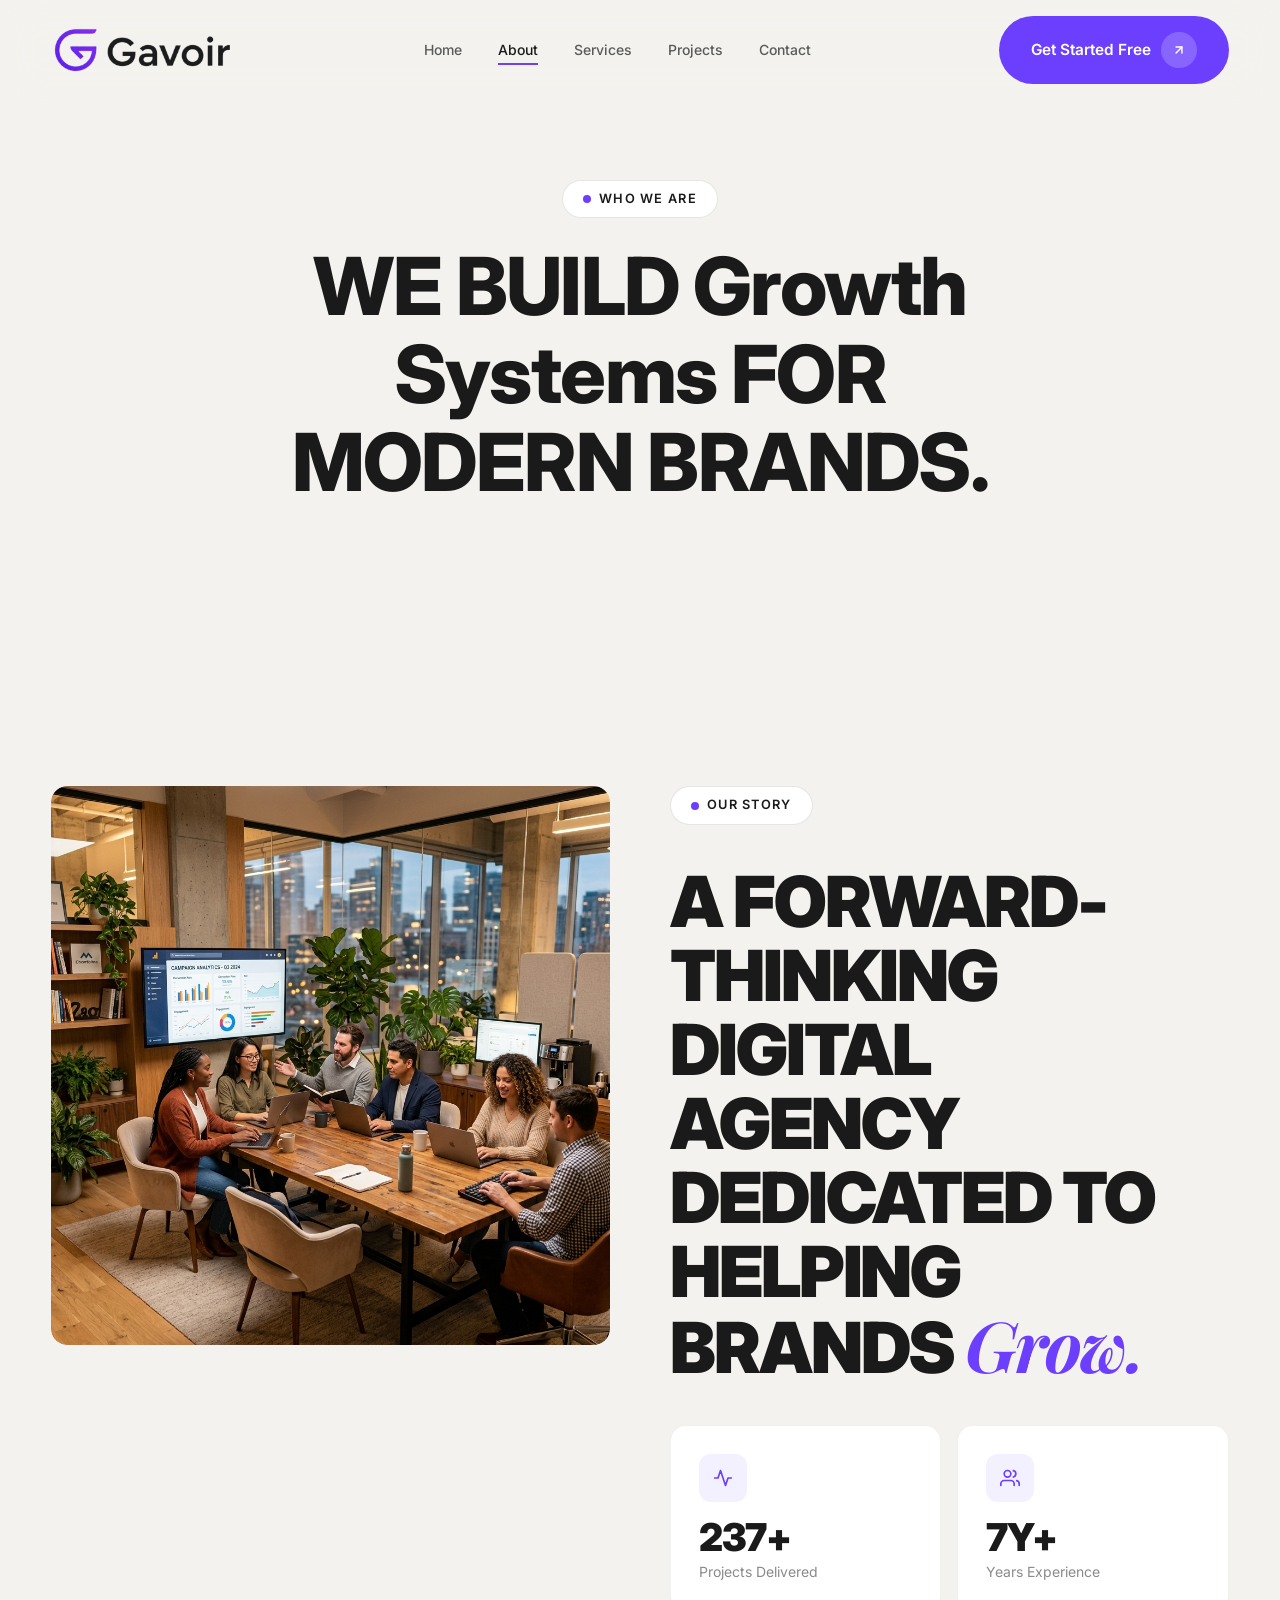
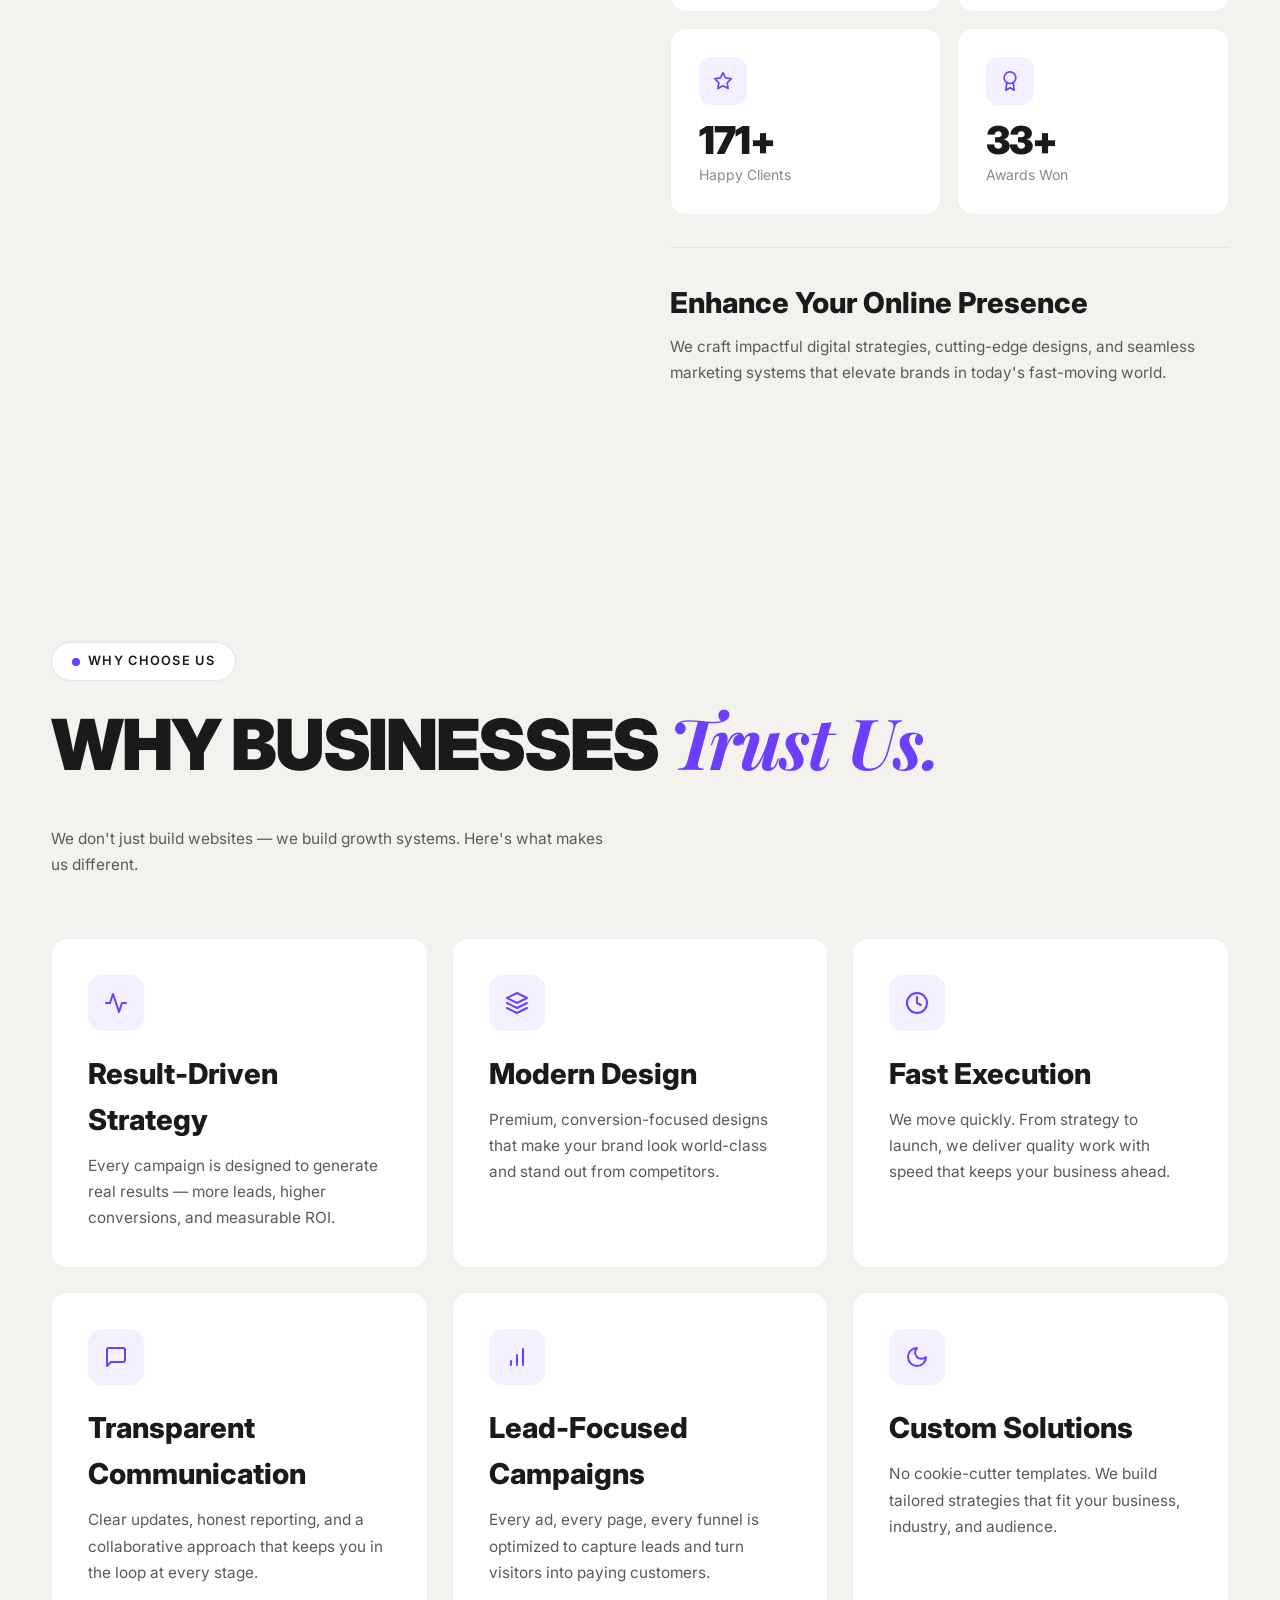
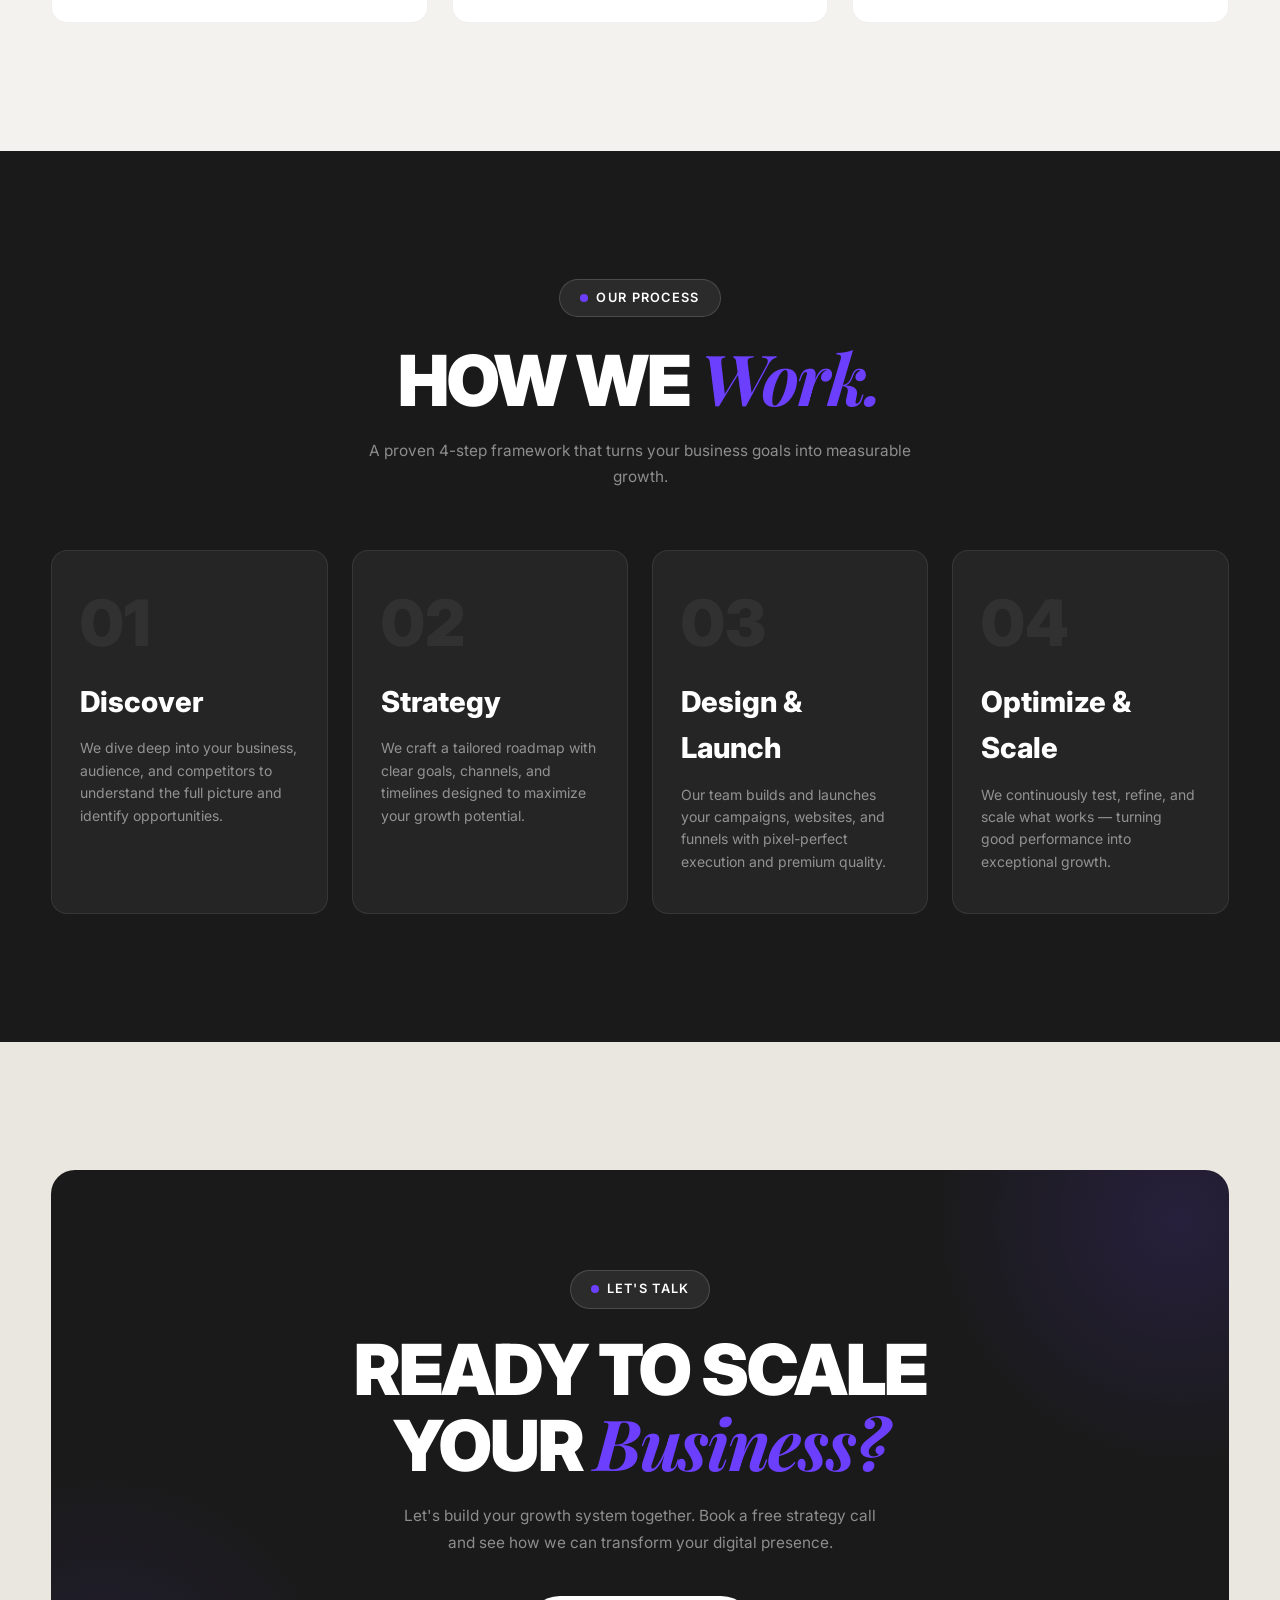
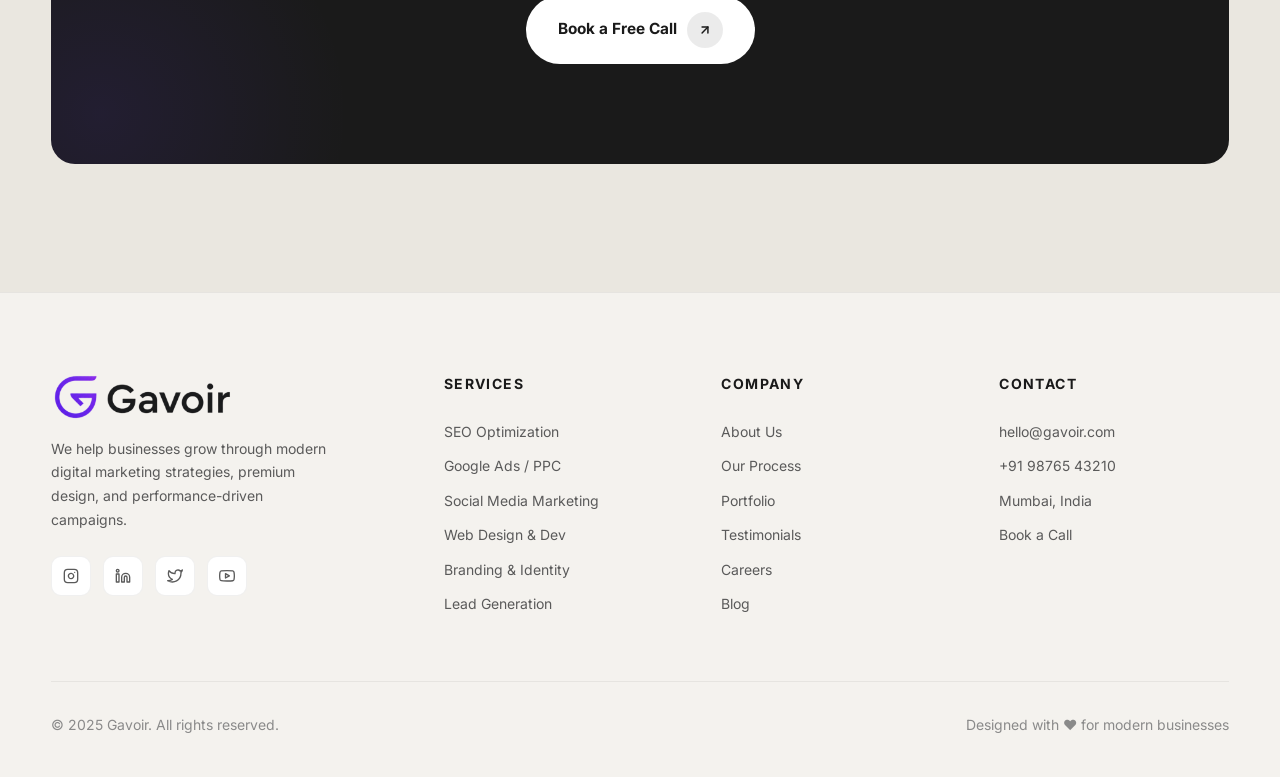
==== about.html @ 742d93c7 "first commit — Gavoir website with full SEO & AI search optimization" ====
<!DOCTYPE html>
<html lang="en">
<head>
  <meta charset="UTF-8">
  <meta name="viewport" content="width=device-width, initial-scale=1.0">
  <title>About Us | Gavoir — Our Mission & Team</title>
  <meta name="description" content="Learn about Gavoir's mission, our expert marketing team, and the growth-first approach that drives results for modern brands.">
  <meta name="keywords" content="about Gavoir, digital marketing team, marketing agency mission, growth agency India">
  <meta name="author" content="Gavoir">
  <meta name="robots" content="index, follow">
  <link rel="canonical" href="https://gavoir.com/about.html">
  <link rel="icon" type="image/png" href="images/gavior-favicon.png">
  <link rel="apple-touch-icon" href="images/gavior-favicon.png">

  <!-- Open Graph -->
  <meta property="og:type" content="website">
  <meta property="og:url" content="https://gavoir.com/about.html">
  <meta property="og:title" content="About Us | Gavoir — Our Mission & Team">
  <meta property="og:description" content="Learn about Gavoir's mission, our expert marketing team, and the growth-first approach that drives results for modern brands.">
  <meta property="og:image" content="https://gavoir.com/images/gavior-logo.png">
  <meta property="og:site_name" content="Gavoir">

  <!-- Twitter / X -->
  <meta name="twitter:card" content="summary_large_image">
  <meta name="twitter:title" content="About Us | Gavoir">
  <meta name="twitter:description" content="Learn about Gavoir's mission, our expert marketing team, and the growth-first approach that drives results for modern brands.">
  <meta name="twitter:image" content="https://gavoir.com/images/gavior-logo.png">

  <link rel="stylesheet" href="style.css?v=5">

  <!-- Structured Data: AboutPage -->
  <script type="application/ld+json">
  {
    "@context": "https://schema.org",
    "@type": "AboutPage",
    "name": "About Gavoir",
    "description": "Learn about Gavoir's mission, our expert marketing team, and the growth-first approach that drives results for modern brands.",
    "url": "https://gavoir.com/about.html",
    "mainEntity": {
      "@type": "Organization",
      "name": "Gavoir",
      "url": "https://gavoir.com"
    }
  }
  </script>
</head>
<body>

  <!-- ===== HEADER ===== -->
  <header class="header" id="header">
    <div class="container">
      <a href="index.html" class="logo">
        <img src="images/gavior-logo.png" alt="Gavoir Logo" class="logo-img">
      </a>

      <nav class="nav-links" id="navLinks">
        <a href="index.html">Home</a>
        <a href="about.html" class="active">About</a>
        <a href="services.html">Services</a>
        <a href="projects.html">Projects</a>
        <a href="contact.html">Contact</a>
      </nav>

      <div class="header-cta">
        <a href="contact.html" class="btn btn-primary" id="headerCta">
          Get Started Free
          <span class="btn-arrow">
            <svg width="14" height="14" viewBox="0 0 24 24" fill="none" stroke="currentColor" stroke-width="2.5" stroke-linecap="round" stroke-linejoin="round"><path d="M7 17L17 7"/><path d="M7 7h10v10"/></svg>
          </span>
        </a>
        <button class="mobile-toggle" id="mobileToggle" aria-label="Open menu">
          <span></span>
          <span></span>
          <span></span>
        </button>
      </div>
    </div>
  </header>

  <!-- ===== MOBILE MENU ===== -->
  <div class="mobile-menu" id="mobileMenu">
    <div class="mobile-menu-close" id="mobileClose">✕</div>
    <a href="index.html">Home</a>
    <a href="about.html">About</a>
    <a href="services.html">Services</a>
    <a href="projects.html">Projects</a>
    <a href="contact.html">Contact</a>
    <a href="contact.html" class="btn btn-primary">Get Started</a>
  </div>

  <!-- ===== PAGE HERO ===== -->
  <section class="hero page-hero" id="hero">
    <div class="container">
      <div class="hero-content reveal" style="max-width: 800px; margin: 0 auto; text-align: center;">
        <div class="section-badge" style="margin: 0 auto 24px;">Who We Are</div>
        <h1 class="page-title">
          WE BUILD <span class="italic">Growth Systems</span> FOR MODERN BRANDS.
        </h1>
      </div>
    </div>
  </section>

  <!-- ===== ABOUT SECTION ===== -->
  <section class="about-section" id="about">
    <div class="container">
      <div class="about-grid">
        <div class="about-image reveal">
          <img src="images/about.png" alt="Gavoir marketing team collaborating">
        </div>

        <div class="about-content reveal">
          <div class="section-badge">Our Story</div>
          <h2 class="section-title">
            A FORWARD-THINKING DIGITAL AGENCY DEDICATED TO HELPING BRANDS <span class="italic">Grow.</span>
          </h2>

          <div class="about-stats">
            <div class="stat-card">
              <div class="stat-icon">
                <svg width="20" height="20" viewBox="0 0 24 24" fill="none" stroke="currentColor" stroke-width="2" stroke-linecap="round" stroke-linejoin="round"><path d="M22 12h-4l-3 9L9 3l-3 9H2"/></svg>
              </div>
              <div class="stat-number">250+</div>
              <div class="stat-label">Projects Delivered</div>
            </div>
            <div class="stat-card">
              <div class="stat-icon">
                <svg width="20" height="20" viewBox="0 0 24 24" fill="none" stroke="currentColor" stroke-width="2" stroke-linecap="round" stroke-linejoin="round"><path d="M17 21v-2a4 4 0 0 0-4-4H5a4 4 0 0 0-4 4v2"/><circle cx="9" cy="7" r="4"/><path d="M23 21v-2a4 4 0 0 0-3-3.87"/><path d="M16 3.13a4 4 0 0 1 0 7.75"/></svg>
              </div>
              <div class="stat-number">8Y+</div>
              <div class="stat-label">Years Experience</div>
            </div>
            <div class="stat-card">
              <div class="stat-icon">
                <svg width="20" height="20" viewBox="0 0 24 24" fill="none" stroke="currentColor" stroke-width="2" stroke-linecap="round" stroke-linejoin="round"><path d="M12 2l3.09 6.26L22 9.27l-5 4.87 1.18 6.88L12 17.77l-6.18 3.25L7 14.14 2 9.27l6.91-1.01L12 2z"/></svg>
              </div>
              <div class="stat-number">180+</div>
              <div class="stat-label">Happy Clients</div>
            </div>
            <div class="stat-card">
              <div class="stat-icon">
                <svg width="20" height="20" viewBox="0 0 24 24" fill="none" stroke="currentColor" stroke-width="2" stroke-linecap="round" stroke-linejoin="round"><circle cx="12" cy="8" r="7"/><polyline points="8.21 13.89 7 23 12 20 17 23 15.79 13.88"/></svg>
              </div>
              <div class="stat-number">35+</div>
              <div class="stat-label">Awards Won</div>
            </div>
          </div>

          <div class="about-text-block">
            <h3>Enhance Your Online Presence</h3>
            <p>We craft impactful digital strategies, cutting-edge designs, and seamless marketing systems that elevate brands in today's fast-moving world.</p>
          </div>
        </div>
      </div>
    </div>
  </section>

  <!-- ===== WHY CHOOSE US ===== -->
  <section class="why-section" id="why">
    <div class="container">
      <div class="why-header reveal">
        <div>
          <div class="section-badge">Why Choose Us</div>
          <h2 class="section-title">WHY BUSINESSES <span class="italic">Trust Us.</span></h2>
        </div>
        <p class="section-subtitle">We don't just build websites — we build growth systems. Here's what makes us different.</p>
      </div>

      <div class="why-grid">
        <div class="why-card reveal">
          <div class="why-card-icon">
            <svg width="24" height="24" viewBox="0 0 24 24" fill="none" stroke="currentColor" stroke-width="2" stroke-linecap="round" stroke-linejoin="round"><path d="M22 12h-4l-3 9L9 3l-3 9H2"/></svg>
          </div>
          <h3>Result-Driven Strategy</h3>
          <p>Every campaign is designed to generate real results — more leads, higher conversions, and measurable ROI.</p>
        </div>
        <div class="why-card reveal">
          <div class="why-card-icon">
            <svg width="24" height="24" viewBox="0 0 24 24" fill="none" stroke="currentColor" stroke-width="2" stroke-linecap="round" stroke-linejoin="round"><polygon points="12 2 2 7 12 12 22 7 12 2"/><polyline points="2 17 12 22 22 17"/><polyline points="2 12 12 17 22 12"/></svg>
          </div>
          <h3>Modern Design</h3>
          <p>Premium, conversion-focused designs that make your brand look world-class and stand out from competitors.</p>
        </div>
        <div class="why-card reveal">
          <div class="why-card-icon">
            <svg width="24" height="24" viewBox="0 0 24 24" fill="none" stroke="currentColor" stroke-width="2" stroke-linecap="round" stroke-linejoin="round"><circle cx="12" cy="12" r="10"/><polyline points="12 6 12 12 16 14"/></svg>
          </div>
          <h3>Fast Execution</h3>
          <p>We move quickly. From strategy to launch, we deliver quality work with speed that keeps your business ahead.</p>
        </div>
        <div class="why-card reveal">
          <div class="why-card-icon">
            <svg width="24" height="24" viewBox="0 0 24 24" fill="none" stroke="currentColor" stroke-width="2" stroke-linecap="round" stroke-linejoin="round"><path d="M21 15a2 2 0 0 1-2 2H7l-4 4V5a2 2 0 0 1 2-2h14a2 2 0 0 1 2 2z"/></svg>
          </div>
          <h3>Transparent Communication</h3>
          <p>Clear updates, honest reporting, and a collaborative approach that keeps you in the loop at every stage.</p>
        </div>
        <div class="why-card reveal">
          <div class="why-card-icon">
            <svg width="24" height="24" viewBox="0 0 24 24" fill="none" stroke="currentColor" stroke-width="2" stroke-linecap="round" stroke-linejoin="round"><path d="M12 20V10"/><path d="M18 20V4"/><path d="M6 20v-4"/></svg>
          </div>
          <h3>Lead-Focused Campaigns</h3>
          <p>Every ad, every page, every funnel is optimized to capture leads and turn visitors into paying customers.</p>
        </div>
        <div class="why-card reveal">
          <div class="why-card-icon">
            <svg width="24" height="24" viewBox="0 0 24 24" fill="none" stroke="currentColor" stroke-width="2" stroke-linecap="round" stroke-linejoin="round"><path d="M12 3a6 6 0 0 0 9 9 9 9 0 1 1-9-9Z"/></svg>
          </div>
          <h3>Custom Solutions</h3>
          <p>No cookie-cutter templates. We build tailored strategies that fit your business, industry, and audience.</p>
        </div>
      </div>
    </div>
  </section>

  <!-- ===== PROCESS SECTION ===== -->
  <section class="process-section" id="process">
    <div class="container">
      <div class="process-header reveal">
        <div class="section-badge">Our Process</div>
        <h2 class="section-title">HOW WE <span class="italic">Work.</span></h2>
        <p class="section-subtitle">A proven 4-step framework that turns your business goals into measurable growth.</p>
      </div>

      <div class="process-grid">
        <div class="process-card reveal" id="process-1">
          <div class="process-step">01</div>
          <h3>Discover</h3>
          <p>We dive deep into your business, audience, and competitors to understand the full picture and identify opportunities.</p>
        </div>
        <div class="process-card reveal" id="process-2">
          <div class="process-step">02</div>
          <h3>Strategy</h3>
          <p>We craft a tailored roadmap with clear goals, channels, and timelines designed to maximize your growth potential.</p>
        </div>
        <div class="process-card reveal" id="process-3">
          <div class="process-step">03</div>
          <h3>Design & Launch</h3>
          <p>Our team builds and launches your campaigns, websites, and funnels with pixel-perfect execution and premium quality.</p>
        </div>
        <div class="process-card reveal" id="process-4">
          <div class="process-step">04</div>
          <h3>Optimize & Scale</h3>
          <p>We continuously test, refine, and scale what works — turning good performance into exceptional growth.</p>
        </div>
      </div>
    </div>
  </section>

  <!-- ===== CTA SECTION ===== -->
  <section class="cta-section" id="cta">
    <div class="container">
      <div class="cta-inner reveal">
        <div class="section-badge">Let's Talk</div>
        <h2 class="section-title">READY TO SCALE YOUR <span class="italic">Business?</span></h2>
        <p class="section-subtitle">Let's build your growth system together. Book a free strategy call and see how we can transform your digital presence.</p>
        <div class="cta-buttons">
          <a href="contact.html" class="btn btn-white" id="ctaBookCall">
            Book a Free Call
            <span class="btn-arrow">
              <svg width="14" height="14" viewBox="0 0 24 24" fill="none" stroke="currentColor" stroke-width="2.5" stroke-linecap="round" stroke-linejoin="round"><path d="M7 17L17 7"/><path d="M7 7h10v10"/></svg>
            </span>
          </a>
        </div>
      </div>
    </div>
  </section>

  <!-- ===== FOOTER ===== -->
  <footer class="footer" id="footer">
    <div class="container">
      <div class="footer-grid">
        <div class="footer-brand">
          <a href="index.html" class="logo">
            <img src="images/gavior-logo.png" alt="Gavoir Logo" class="logo-img">
          </a>
          <p>We help businesses grow through modern digital marketing strategies, premium design, and performance-driven campaigns.</p>
          <div class="footer-social">
            <a href="#" aria-label="Instagram">
              <svg width="16" height="16" viewBox="0 0 24 24" fill="none" stroke="currentColor" stroke-width="2" stroke-linecap="round" stroke-linejoin="round"><rect x="2" y="2" width="20" height="20" rx="5" ry="5"/><path d="M16 11.37A4 4 0 1 1 12.63 8 4 4 0 0 1 16 11.37z"/><line x1="17.5" y1="6.5" x2="17.51" y2="6.5"/></svg>
            </a>
            <a href="#" aria-label="LinkedIn">
              <svg width="16" height="16" viewBox="0 0 24 24" fill="none" stroke="currentColor" stroke-width="2" stroke-linecap="round" stroke-linejoin="round"><path d="M16 8a6 6 0 0 1 6 6v7h-4v-7a2 2 0 0 0-2-2 2 2 0 0 0-2 2v7h-4v-7a6 6 0 0 1 6-6z"/><rect x="2" y="9" width="4" height="12"/><circle cx="4" cy="4" r="2"/></svg>
            </a>
            <a href="#" aria-label="Twitter">
              <svg width="16" height="16" viewBox="0 0 24 24" fill="none" stroke="currentColor" stroke-width="2" stroke-linecap="round" stroke-linejoin="round"><path d="M23 3a10.9 10.9 0 0 1-3.14 1.53 4.48 4.48 0 0 0-7.86 3v1A10.66 10.66 0 0 1 3 4s-4 9 5 13a11.64 11.64 0 0 1-7 2c9 5 20 0 20-11.5a4.5 4.5 0 0 0-.08-.83A7.72 7.72 0 0 0 23 3z"/></svg>
            </a>
            <a href="#" aria-label="YouTube">
              <svg width="16" height="16" viewBox="0 0 24 24" fill="none" stroke="currentColor" stroke-width="2" stroke-linecap="round" stroke-linejoin="round"><path d="M22.54 6.42a2.78 2.78 0 0 0-1.94-2C18.88 4 12 4 12 4s-6.88 0-8.6.46a2.78 2.78 0 0 0-1.94 2A29 29 0 0 0 1 11.75a29 29 0 0 0 .46 5.33A2.78 2.78 0 0 0 3.4 19.1c1.72.46 8.6.46 8.6.46s6.88 0 8.6-.46a2.78 2.78 0 0 0 1.94-2 29 29 0 0 0 .46-5.25 29 29 0 0 0-.46-5.33z"/><polygon points="9.75 15.02 15.5 11.75 9.75 8.48 9.75 15.02"/></svg>
            </a>
          </div>
        </div>

        <div class="footer-column">
          <h4>Services</h4>
          <a href="services.html">SEO Optimization</a>
          <a href="services.html">Google Ads / PPC</a>
          <a href="services.html">Social Media Marketing</a>
          <a href="services.html">Web Design & Dev</a>
          <a href="services.html">Branding & Identity</a>
          <a href="services.html">Lead Generation</a>
        </div>

        <div class="footer-column">
          <h4>Company</h4>
          <a href="about.html">About Us</a>
          <a href="about.html#process">Our Process</a>
          <a href="projects.html">Portfolio</a>
          <a href="index.html#testimonials">Testimonials</a>
          <a href="#">Careers</a>
          <a href="#">Blog</a>
        </div>

        <div class="footer-column">
          <h4>Contact</h4>
          <a href="mailto:hello@gavoir.com">hello@gavoir.com</a>
          <a href="tel:+919876543210">+91 98765 43210</a>
          <a href="#">Mumbai, India</a>
          <a href="contact.html">Book a Call</a>
        </div>
      </div>

      <div class="footer-bottom">
        <p>© 2025 Gavoir. All rights reserved.</p>
        <p>Designed with ❤️ for modern businesses</p>
      </div>
    </div>
  </footer>

  <script src="script.js"></script>
</body>
</html>
---- style.css ----
/* ===== DESIGN SYSTEM — Stuxen-Inspired Light Premium Theme ===== */
@import url('https://fonts.googleapis.com/css2?family=Inter:wght@300;400;500;600;700;800;900&family=Playfair+Display:ital,wght@0,700;0,800;0,900;1,700;1,800;1,900&display=swap');

:root {
  /* ── Colors ── */
  --bg-primary: #f4f2ee;
  --bg-secondary: #eae7e0;
  --bg-card: #ffffff;
  --bg-card-alt: #faf9f7;
  --bg-dark: #1a1a1a;

  --text-primary: #1a1a1a;
  --text-secondary: #5a5a5a;
  --text-tertiary: #8a8a8a;
  --text-light: #ffffff;

  --accent: #6c3fff;
  --accent-hover: #5a2ee0;
  --accent-light: rgba(108, 63, 255, 0.08);
  --accent-glow: rgba(108, 63, 255, 0.15);

  --border: rgba(0, 0, 0, 0.06);
  --border-strong: rgba(0, 0, 0, 0.1);

  /* ── Typography ── */
  --font-sans: 'Inter', -apple-system, BlinkMacSystemFont, sans-serif;
  --font-serif: 'Playfair Display', Georgia, serif;

  --fs-hero: clamp(3.2rem, 7vw, 6rem);
  --fs-h1: clamp(2.8rem, 5.5vw, 4.5rem);
  --fs-h2: clamp(2rem, 4vw, 3.5rem);
  --fs-h3: clamp(1.4rem, 2.5vw, 1.8rem);
  --fs-body: clamp(0.95rem, 1.2vw, 1.1rem);
  --fs-small: 0.875rem;
  --fs-label: 0.8rem;

  /* ── Spacing ── */
  --section-pad: clamp(80px, 10vw, 140px);
  --container-max: 1280px;
  --container-pad: clamp(20px, 4vw, 60px);
  --card-radius: 16px;
  --radius-sm: 8px;
  --radius-pill: 100px;

  /* ── Transitions ── */
  --ease: cubic-bezier(0.16, 1, 0.3, 1);
  --transition: 0.4s var(--ease);
}

/* ===== RESET ===== */
*, *::before, *::after { box-sizing: border-box; margin: 0; padding: 0; }

html {
  scroll-behavior: smooth;
  -webkit-font-smoothing: antialiased;
  -moz-osx-font-smoothing: grayscale;
}

body {
  font-family: var(--font-sans);
  background: var(--bg-primary);
  color: var(--text-primary);
  line-height: 1.6;
  overflow-x: hidden;
}

a { text-decoration: none; color: inherit; }
ul, ol { list-style: none; }
img { max-width: 100%; display: block; }
button { cursor: pointer; font-family: inherit; border: none; background: none; }

.container {
  max-width: var(--container-max);
  margin: 0 auto;
  padding: 0 var(--container-pad);
}

/* ===== SECTION BADGE (pill labels) ===== */
.section-badge {
  display: inline-flex;
  align-items: center;
  gap: 8px;
  padding: 8px 20px;
  border-radius: var(--radius-pill);
  border: 1px solid var(--border-strong);
  background: var(--bg-card);
  font-size: var(--fs-label);
  font-weight: 600;
  letter-spacing: 0.1em;
  text-transform: uppercase;
  color: var(--text-primary);
  margin-bottom: 24px;
}

.section-badge::before {
  content: '';
  width: 8px;
  height: 8px;
  border-radius: 50%;
  background: var(--accent);
  flex-shrink: 0;
}

/* ===== SECTION TITLES ===== */
.section-title {
  font-family: var(--font-sans);
  font-size: var(--fs-h1);
  font-weight: 900;
  line-height: 1.05;
  letter-spacing: -0.03em;
  text-transform: uppercase;
  color: var(--text-primary);
  margin-bottom: 20px;
}

.section-title .italic {
  font-family: var(--font-serif);
  font-style: italic;
  font-weight: 700;
  color: var(--accent);
  text-transform: none;
}

.section-subtitle {
  font-size: var(--fs-body);
  color: var(--text-secondary);
  max-width: 560px;
  line-height: 1.7;
}

/* ===== BUTTONS ===== */
.btn {
  display: inline-flex;
  align-items: center;
  gap: 10px;
  padding: 16px 32px;
  border-radius: var(--radius-pill);
  font-size: var(--fs-body);
  font-weight: 600;
  transition: var(--transition);
  white-space: nowrap;
}

.btn-primary {
  background: var(--accent);
  color: var(--text-light);
}

.btn-primary:hover {
  background: var(--accent-hover);
  transform: translateY(-2px);
  box-shadow: 0 8px 30px rgba(108, 63, 255, 0.3);
}

.btn-primary .btn-arrow {
  width: 36px;
  height: 36px;
  border-radius: 50%;
  background: rgba(255, 255, 255, 0.2);
  display: flex;
  align-items: center;
  justify-content: center;
  transition: var(--transition);
}

.btn-primary:hover .btn-arrow {
  background: rgba(255, 255, 255, 0.35);
}

.btn-outline {
  background: transparent;
  color: var(--text-primary);
  border: 1.5px solid var(--border-strong);
}

.btn-outline:hover {
  border-color: var(--accent);
  color: var(--accent);
  transform: translateY(-2px);
}

.btn-dark {
  background: var(--bg-dark);
  color: var(--text-light);
}

.btn-dark:hover {
  background: #2a2a2a;
  transform: translateY(-2px);
  box-shadow: 0 8px 30px rgba(0, 0, 0, 0.2);
}

.btn-dark .btn-arrow {
  width: 36px;
  height: 36px;
  border-radius: 50%;
  background: rgba(255, 255, 255, 0.15);
  display: flex;
  align-items: center;
  justify-content: center;
}

/* ===== HEADER / NAVIGATION ===== */
.header {
  position: fixed;
  top: 0;
  left: 0;
  width: 100%;
  z-index: 1000;
  padding: 16px 0;
  background: rgba(244, 242, 238, 0.85);
  backdrop-filter: blur(20px);
  -webkit-backdrop-filter: blur(20px);
  border-bottom: 1px solid transparent;
  transition: var(--transition);
}

.header.scrolled {
  border-bottom-color: var(--border);
  padding: 12px 0;
}

.header .container {
  display: flex;
  align-items: center;
  justify-content: space-between;
}

.logo {
  display: flex;
  align-items: center;
  gap: 10px;
  font-size: 1.5rem;
  font-weight: 800;
  letter-spacing: -0.03em;
}

.logo-img {
  height: 48px;
  width: auto;
  display: block;
  mix-blend-mode: multiply;
}

.nav-links {
  display: flex;
  align-items: center;
  gap: 36px;
}

.nav-links a {
  font-size: var(--fs-small);
  font-weight: 500;
  color: var(--text-secondary);
  transition: var(--transition);
  position: relative;
}

.nav-links a:hover,
.nav-links a.active {
  color: var(--text-primary);
}

.nav-links a::after {
  content: '';
  position: absolute;
  bottom: -4px;
  left: 0;
  width: 0;
  height: 2px;
  background: var(--accent);
  transition: var(--transition);
}

.nav-links a:hover::after,
.nav-links a.active::after {
  width: 100%;
}

.header-cta {
  display: flex;
  align-items: center;
  gap: 16px;
}

.mobile-toggle {
  display: none;
  flex-direction: column;
  gap: 5px;
  width: 28px;
}

.mobile-toggle span {
  display: block;
  width: 100%;
  height: 2px;
  background: var(--text-primary);
  border-radius: 2px;
  transition: var(--transition);
}

/* ===== HERO SECTION ===== */
.hero {
  padding-top: 140px;
  padding-bottom: 0;
  text-align: center;
  position: relative;
  overflow: hidden;
}

.hero-content {
  position: relative;
  z-index: 2;
  max-width: 900px;
  margin: 0 auto;
  padding-bottom: 40px;
}

.hero-title {
  font-family: var(--font-sans);
  font-size: var(--fs-hero);
  font-weight: 900;
  line-height: 1.0;
  letter-spacing: -0.04em;
  text-transform: uppercase;
  margin-bottom: 28px;
  color: var(--text-primary);
}

.hero-title .italic {
  font-family: var(--font-serif);
  font-style: italic;
  font-weight: 700;
  color: var(--accent);
  text-transform: none;
}

.hero-subtitle {
  font-size: var(--fs-body);
  color: var(--text-secondary);
  max-width: 600px;
  margin: 0 auto 36px;
  line-height: 1.7;
}

.hero-cta {
  display: flex;
  align-items: center;
  justify-content: center;
  gap: 16px;
  flex-wrap: wrap;
}

/* Hero Image Strip */
.hero-images {
  display: grid;
  grid-template-columns: 1fr 1.3fr 1fr;
  gap: 20px;
  margin-top: 60px;
  padding: 0 20px;
}

.page-hero {
  min-height: 50vh !important;
  padding-top: 180px !important;
  padding-bottom: 80px !important;
}

.page-title {
  font-size: clamp(3rem, 8vw, 5rem);
  font-weight: 800;
  line-height: 1.1;
  letter-spacing: -0.02em;
  color: var(--text-primary);
  margin-bottom: 32px;
}

.hero-img-card {
  border-radius: var(--card-radius);
  overflow: hidden;
  aspect-ratio: 4/3;
  position: relative;
}

.hero-img-card img {
  width: 100%;
  height: 100%;
  object-fit: cover;
  transition: transform 0.6s var(--ease);
}

.hero-img-card:hover img {
  transform: scale(1.05);
}

.hero-img-card.featured {
  border-radius: 20px;
  border: 2px solid var(--accent);
  box-shadow: 0 0 0 6px rgba(108, 63, 255, 0.08);
}

/* ===== ABOUT / WHY US SECTION ===== */
.about-section {
  padding: var(--section-pad) 0;
}

.about-grid {
  display: grid;
  grid-template-columns: 1fr 1fr;
  gap: 60px;
  align-items: start;
}

.about-image {
  border-radius: var(--card-radius);
  overflow: hidden;
  position: relative;
}

.about-image img {
  width: 100%;
  height: auto;
  border-radius: var(--card-radius);
}

.about-image-overlay {
  position: absolute;
  bottom: 24px;
  left: 24px;
  right: 24px;
  background: rgba(255, 255, 255, 0.9);
  backdrop-filter: blur(12px);
  border-radius: 12px;
  padding: 20px 24px;
}

.about-content .section-title {
  margin-top: 16px;
}

.about-stats {
  display: grid;
  grid-template-columns: 1fr 1fr;
  gap: 16px;
  margin-top: 40px;
}

.stat-card {
  background: var(--bg-card);
  border-radius: var(--card-radius);
  padding: 28px;
  border: 1px solid var(--border);
  transition: var(--transition);
}

.stat-card:hover {
  border-color: var(--accent-glow);
  box-shadow: 0 8px 30px rgba(108, 63, 255, 0.08);
  transform: translateY(-4px);
}

.stat-icon {
  width: 48px;
  height: 48px;
  border-radius: 12px;
  background: var(--accent-light);
  color: var(--accent);
  display: flex;
  align-items: center;
  justify-content: center;
  font-size: 1.2rem;
  margin-bottom: 16px;
}

.stat-number {
  font-size: 2.4rem;
  font-weight: 900;
  letter-spacing: -0.03em;
  color: var(--text-primary);
  line-height: 1;
}

.stat-label {
  font-size: var(--fs-small);
  color: var(--text-tertiary);
  margin-top: 4px;
}

.about-text-block {
  margin-top: 32px;
  padding-top: 32px;
  border-top: 1px solid var(--border);
}

.about-text-block h3 {
  font-size: var(--fs-h3);
  font-weight: 800;
  margin-bottom: 8px;
  color: var(--text-primary);
}

.about-text-block p {
  color: var(--text-secondary);
  font-size: var(--fs-body);
  line-height: 1.7;
}

/* ===== SERVICES SECTION ===== */
.services-section {
  padding: var(--section-pad) 0;
  background: var(--bg-secondary);
}

.services-header {
  display: flex;
  justify-content: space-between;
  align-items: flex-start;
  margin-bottom: 60px;
  flex-wrap: wrap;
  gap: 24px;
}

.services-header-left .section-title {
  margin-bottom: 0;
}

.services-header-right {
  max-width: 400px;
}

.services-header-right p {
  color: var(--text-secondary);
  font-size: var(--fs-body);
  margin-bottom: 20px;
  line-height: 1.7;
}

.services-list {
  display: flex;
  flex-direction: column;
  gap: 0;
}

.service-item {
  display: flex;
  align-items: center;
  justify-content: space-between;
  padding: 36px 0;
  border-bottom: 1px solid var(--border-strong);
  cursor: pointer;
  transition: var(--transition);
  position: relative;
}

.service-item:first-child {
  border-top: 1px solid var(--border-strong);
}

.service-item:hover {
  padding-left: 20px;
}

.service-item-left {
  display: flex;
  align-items: center;
  gap: 24px;
}

.service-number {
  font-size: var(--fs-small);
  color: var(--text-tertiary);
  font-weight: 500;
  min-width: 32px;
}

.service-name {
  font-size: clamp(1.8rem, 4vw, 3.5rem);
  font-weight: 900;
  letter-spacing: -0.03em;
  text-transform: uppercase;
  color: var(--text-tertiary);
  transition: var(--transition);
  line-height: 1.1;
}

.service-item:hover .service-name {
  color: var(--text-primary);
}

.service-arrow {
  width: 48px;
  height: 48px;
  border-radius: 50%;
  border: 1.5px solid var(--border-strong);
  display: flex;
  align-items: center;
  justify-content: center;
  font-size: 1.2rem;
  color: var(--text-tertiary);
  transition: var(--transition);
  flex-shrink: 0;
}

.service-item:hover .service-arrow {
  background: var(--accent);
  border-color: var(--accent);
  color: white;
  transform: rotate(-45deg);
}

/* ===== PROJECTS / PORTFOLIO ===== */
.projects-section {
  padding: var(--section-pad) 0;
}

.projects-header {
  text-align: center;
  margin-bottom: 60px;
}

.projects-header .section-subtitle {
  margin: 0 auto;
}

.projects-grid {
  display: grid;
  grid-template-columns: 1fr 1fr;
  gap: 24px;
}

.project-card {
  position: relative;
  border-radius: var(--card-radius);
  overflow: hidden;
  aspect-ratio: 16/10;
  cursor: pointer;
  group: project;
}

.project-card img {
  width: 100%;
  height: 100%;
  object-fit: cover;
  transition: transform 0.6s var(--ease);
}

.project-card:hover img {
  transform: scale(1.05);
}

.project-overlay {
  position: absolute;
  inset: 0;
  background: linear-gradient(to top, rgba(0,0,0,0.7) 0%, transparent 50%);
  opacity: 0;
  transition: var(--transition);
}

.project-card:hover .project-overlay {
  opacity: 1;
}

.project-logo {
  position: absolute;
  top: 24px;
  left: 24px;
  display: flex;
  align-items: center;
  gap: 8px;
  color: white;
  font-weight: 700;
  font-size: 1rem;
  z-index: 2;
}

.project-logo-icon {
  width: 32px;
  height: 32px;
  border-radius: 8px;
  background: rgba(255, 255, 255, 0.2);
  display: flex;
  align-items: center;
  justify-content: center;
  font-size: 0.8rem;
}

.project-info {
  position: absolute;
  bottom: 0;
  left: 0;
  right: 0;
  padding: 24px;
  display: flex;
  justify-content: space-between;
  align-items: center;
  background: var(--bg-card);
  border-top: 1px solid var(--border);
}

.project-info-name {
  font-weight: 800;
  text-transform: uppercase;
  font-size: var(--fs-small);
  letter-spacing: 0.05em;
}

.project-info-year {
  font-size: var(--fs-small);
  color: var(--text-tertiary);
}

/* ===== PROCESS SECTION ===== */
.process-section {
  padding: var(--section-pad) 0;
  background: var(--bg-dark);
  color: var(--text-light);
}

.process-section .section-badge {
  background: rgba(255, 255, 255, 0.08);
  border-color: rgba(255, 255, 255, 0.15);
  color: white;
}

.process-section .section-title {
  color: white;
}

.process-section .section-title .italic {
  color: var(--accent);
}

.process-section .section-subtitle {
  color: rgba(255, 255, 255, 0.5);
}

.process-header {
  text-align: center;
  margin-bottom: 60px;
}

.process-header .section-subtitle {
  margin: 0 auto;
}

.process-grid {
  display: grid;
  grid-template-columns: repeat(4, 1fr);
  gap: 24px;
}

.process-card {
  background: rgba(255, 255, 255, 0.05);
  border: 1px solid rgba(255, 255, 255, 0.08);
  border-radius: var(--card-radius);
  padding: 40px 28px;
  transition: var(--transition);
  position: relative;
  overflow: hidden;
}

.process-card:hover {
  background: rgba(255, 255, 255, 0.08);
  border-color: rgba(108, 63, 255, 0.3);
  transform: translateY(-6px);
}

.process-step {
  font-size: 4rem;
  font-weight: 900;
  color: rgba(255, 255, 255, 0.06);
  line-height: 1;
  margin-bottom: 24px;
}

.process-card h3 {
  font-size: var(--fs-h3);
  font-weight: 800;
  margin-bottom: 12px;
  color: white;
}

.process-card p {
  font-size: var(--fs-small);
  color: rgba(255, 255, 255, 0.5);
  line-height: 1.6;
}

/* ===== TESTIMONIALS ===== */
.testimonials-section {
  padding: var(--section-pad) 0;
}

.testimonials-header {
  text-align: center;
  margin-bottom: 60px;
}

.testimonials-header .section-subtitle {
  margin: 0 auto;
}

.testimonials-grid {
  display: grid;
  grid-template-columns: repeat(3, 1fr);
  gap: 24px;
}

.testimonial-card {
  background: var(--bg-card);
  border: 1px solid var(--border);
  border-radius: var(--card-radius);
  padding: 36px;
  transition: var(--transition);
  display: flex;
  flex-direction: column;
}

.testimonial-card:hover {
  border-color: var(--accent-glow);
  box-shadow: 0 12px 40px rgba(108, 63, 255, 0.06);
  transform: translateY(-4px);
}

.testimonial-stars {
  display: flex;
  gap: 4px;
  margin-bottom: 20px;
  color: #f59e0b;
  font-size: 1rem;
}

.testimonial-text {
  font-size: var(--fs-body);
  color: var(--text-secondary);
  line-height: 1.7;
  font-style: italic;
  flex: 1;
  margin-bottom: 24px;
}

.testimonial-author {
  display: flex;
  align-items: center;
  gap: 14px;
  padding-top: 20px;
  border-top: 1px solid var(--border);
}

.testimonial-avatar {
  width: 48px;
  height: 48px;
  border-radius: 50%;
  background: var(--accent);
  color: white;
  display: flex;
  align-items: center;
  justify-content: center;
  font-weight: 700;
  font-size: var(--fs-small);
}

.testimonial-author-info h4 {
  font-weight: 700;
  font-size: var(--fs-body);
  color: var(--text-primary);
}

.testimonial-author-info p {
  font-size: var(--fs-small);
  color: var(--text-tertiary);
}

/* ===== CTA SECTION ===== */
.cta-section {
  padding: var(--section-pad) 0;
  background: var(--bg-secondary);
}

.cta-inner {
  background: var(--bg-dark);
  border-radius: 24px;
  padding: clamp(48px, 8vw, 100px);
  text-align: center;
  position: relative;
  overflow: hidden;
}

.cta-inner::before {
  content: '';
  position: absolute;
  top: -200px;
  right: -200px;
  width: 500px;
  height: 500px;
  border-radius: 50%;
  background: radial-gradient(circle, rgba(108, 63, 255, 0.15) 0%, transparent 70%);
  pointer-events: none;
}

.cta-inner::after {
  content: '';
  position: absolute;
  bottom: -200px;
  left: -200px;
  width: 500px;
  height: 500px;
  border-radius: 50%;
  background: radial-gradient(circle, rgba(108, 63, 255, 0.1) 0%, transparent 70%);
  pointer-events: none;
}

.cta-inner .section-badge {
  background: rgba(255, 255, 255, 0.08);
  border-color: rgba(255, 255, 255, 0.15);
  color: white;
}

.cta-inner .section-title {
  color: white;
  max-width: 700px;
  margin: 0 auto 20px;
}

.cta-inner .section-subtitle {
  color: rgba(255, 255, 255, 0.5);
  margin: 0 auto 40px;
  max-width: 500px;
}

.cta-buttons {
  display: flex;
  align-items: center;
  justify-content: center;
  gap: 16px;
  flex-wrap: wrap;
  position: relative;
  z-index: 2;
}

.btn-white {
  background: white;
  color: var(--text-primary);
  font-weight: 700;
}

.btn-white:hover {
  background: #f0f0f0;
  transform: translateY(-2px);
  box-shadow: 0 8px 30px rgba(255, 255, 255, 0.2);
}

.btn-white .btn-arrow {
  width: 36px;
  height: 36px;
  border-radius: 50%;
  background: rgba(0, 0, 0, 0.08);
  display: flex;
  align-items: center;
  justify-content: center;
}

.btn-ghost {
  background: transparent;
  color: rgba(255, 255, 255, 0.7);
  border: 1.5px solid rgba(255, 255, 255, 0.2);
}

.btn-ghost:hover {
  border-color: rgba(255, 255, 255, 0.5);
  color: white;
  transform: translateY(-2px);
}

/* ===== FOOTER ===== */
.footer {
  padding: 80px 0 40px;
  background: var(--bg-primary);
  border-top: 1px solid var(--border);
}

.footer-grid {
  display: grid;
  grid-template-columns: 1.5fr 1fr 1fr 1fr;
  gap: 48px;
  margin-bottom: 60px;
}

.footer-brand .logo {
  margin-bottom: 16px;
}

.footer-brand p {
  color: var(--text-secondary);
  font-size: var(--fs-small);
  line-height: 1.7;
  max-width: 280px;
  margin-bottom: 24px;
}

.footer-social {
  display: flex;
  gap: 12px;
}

.footer-social a {
  width: 40px;
  height: 40px;
  border-radius: 10px;
  background: var(--bg-card);
  border: 1px solid var(--border);
  display: flex;
  align-items: center;
  justify-content: center;
  font-size: 0.9rem;
  color: var(--text-secondary);
  transition: var(--transition);
}

.footer-social a:hover {
  background: var(--accent);
  color: white;
  border-color: var(--accent);
  transform: translateY(-2px);
}

.footer-column h4 {
  font-size: var(--fs-small);
  font-weight: 700;
  text-transform: uppercase;
  letter-spacing: 0.1em;
  color: var(--text-primary);
  margin-bottom: 20px;
}

.footer-column a {
  display: block;
  font-size: var(--fs-small);
  color: var(--text-secondary);
  padding: 6px 0;
  transition: var(--transition);
}

.footer-column a:hover {
  color: var(--accent);
  transform: translateX(4px);
}

.footer-bottom {
  display: flex;
  justify-content: space-between;
  align-items: center;
  padding-top: 32px;
  border-top: 1px solid var(--border);
  font-size: var(--fs-small);
  color: var(--text-tertiary);
}

/* ===== SCROLL REVEAL ===== */
.reveal {
  opacity: 0;
  transform: translateY(40px);
  transition: opacity 0.8s var(--ease), transform 0.8s var(--ease);
}

.reveal.visible {
  opacity: 1;
  transform: translateY(0);
}

/* ===== MOBILE MENU ===== */
.mobile-menu {
  display: none;
  position: fixed;
  inset: 0;
  background: rgba(244, 242, 238, 0.98);
  backdrop-filter: blur(30px);
  z-index: 999;
  flex-direction: column;
  align-items: center;
  justify-content: center;
  gap: 32px;
  opacity: 0;
  pointer-events: none;
  transition: opacity 0.3s ease;
}

.mobile-menu.active {
  opacity: 1;
  pointer-events: all;
}

.mobile-menu a {
  font-size: 2rem;
  font-weight: 800;
  text-transform: uppercase;
  letter-spacing: -0.02em;
  color: var(--text-primary);
  transition: var(--transition);
}

.mobile-menu a:hover {
  color: var(--accent);
}

.mobile-menu-close {
  position: absolute;
  top: 24px;
  right: 24px;
  width: 48px;
  height: 48px;
  display: flex;
  align-items: center;
  justify-content: center;
  font-size: 1.5rem;
  color: var(--text-primary);
  cursor: pointer;
}

/* ===== WHY CHOOSE US ===== */
.why-section {
  padding: var(--section-pad) 0;
}

.why-header {
  display: flex;
  justify-content: space-between;
  align-items: flex-start;
  margin-bottom: 60px;
  flex-wrap: wrap;
  gap: 24px;
}

.why-grid {
  display: grid;
  grid-template-columns: repeat(3, 1fr);
  gap: 24px;
}

.why-card {
  background: var(--bg-card);
  border: 1px solid var(--border);
  border-radius: var(--card-radius);
  padding: 36px;
  transition: var(--transition);
}

.why-card:hover {
  border-color: rgba(108, 63, 255, 0.2);
  box-shadow: 0 12px 40px rgba(108, 63, 255, 0.06);
  transform: translateY(-6px);
}

.why-card-icon {
  width: 56px;
  height: 56px;
  border-radius: 14px;
  background: var(--accent-light);
  color: var(--accent);
  display: flex;
  align-items: center;
  justify-content: center;
  font-size: 1.4rem;
  margin-bottom: 20px;
}

.why-card h3 {
  font-size: var(--fs-h3);
  font-weight: 800;
  margin-bottom: 10px;
  color: var(--text-primary);
}

.why-card p {
  font-size: var(--fs-body);
  color: var(--text-secondary);
  line-height: 1.7;
}

/* ===== CONTACT PAGE ===== */
.contact-grid {
  display: grid;
  grid-template-columns: 1fr 1fr;
  gap: 64px;
  align-items: start;
}

.contact-form-card {
  background: var(--bg-light);
  padding: 48px;
  border-radius: 16px;
  border: 1px solid rgba(0,0,0,0.05);
}

/* ===== RESPONSIVE ===== */
@media (max-width: 1024px) {
  .about-grid { grid-template-columns: 1fr; }
  .process-grid { grid-template-columns: 1fr 1fr; }
  .footer-grid { grid-template-columns: 1fr 1fr; }
  .services-header { flex-direction: column; }
  .contact-grid { grid-template-columns: 1fr; gap: 48px; }
}

@media (max-width: 768px) {
  .nav-links { display: none; }
  .header-cta .btn { display: none; }
  .mobile-toggle { display: flex; }
  .mobile-menu { display: flex; }

  /* Hero & Headings */
  .hero-title { font-size: clamp(2.4rem, 8vw, 3.5rem) !important; }
  .hero { padding-top: 140px !important; min-height: auto !important; }
  .hero-images { grid-template-columns: 1fr; gap: 12px; }
  .hero-images .hero-img-card:nth-child(1),
  .hero-images .hero-img-card:nth-child(3) { display: none; }

  /* Grids */
  .projects-grid { grid-template-columns: 1fr; }
  .testimonials-grid { grid-template-columns: 1fr; }
  .why-grid { grid-template-columns: 1fr; }
  .process-grid { grid-template-columns: 1fr; }
  .about-stats { grid-template-columns: 1fr 1fr; }

  /* Adjust paddings */
  .section, section { padding: 60px 0 !important; }
  .hero { padding-bottom: 60px !important; }
  .contact-form-section { padding-bottom: 60px !important; }

  /* Contact Adjustments */
  .contact-form-card { padding: 32px; }

  /* Footer */
  .footer-grid { grid-template-columns: 1fr; gap: 32px; }
  .footer-bottom { flex-direction: column; gap: 16px; text-align: center; }
}

@media (max-width: 480px) {
  .hero-cta { flex-direction: column; width: 100%; }
  .hero-cta .btn { width: 100%; justify-content: center; }
  .about-stats { grid-template-columns: 1fr; }
  .cta-buttons { flex-direction: column; }
  .cta-buttons .btn { width: 100%; justify-content: center; }
  
  /* Contact Adjustments for small mobile */
  .contact-form-card { padding: 24px; }
  .section-title { font-size: 2.2rem; }
}

/* ===== REDUCED MOTION ===== */
@media (prefers-reduced-motion: reduce) {
  *, *::before, *::after {
    animation-duration: 0.01ms !important;
    transition-duration: 0.01ms !important;
  }
  .reveal { opacity: 1; transform: none; }
}
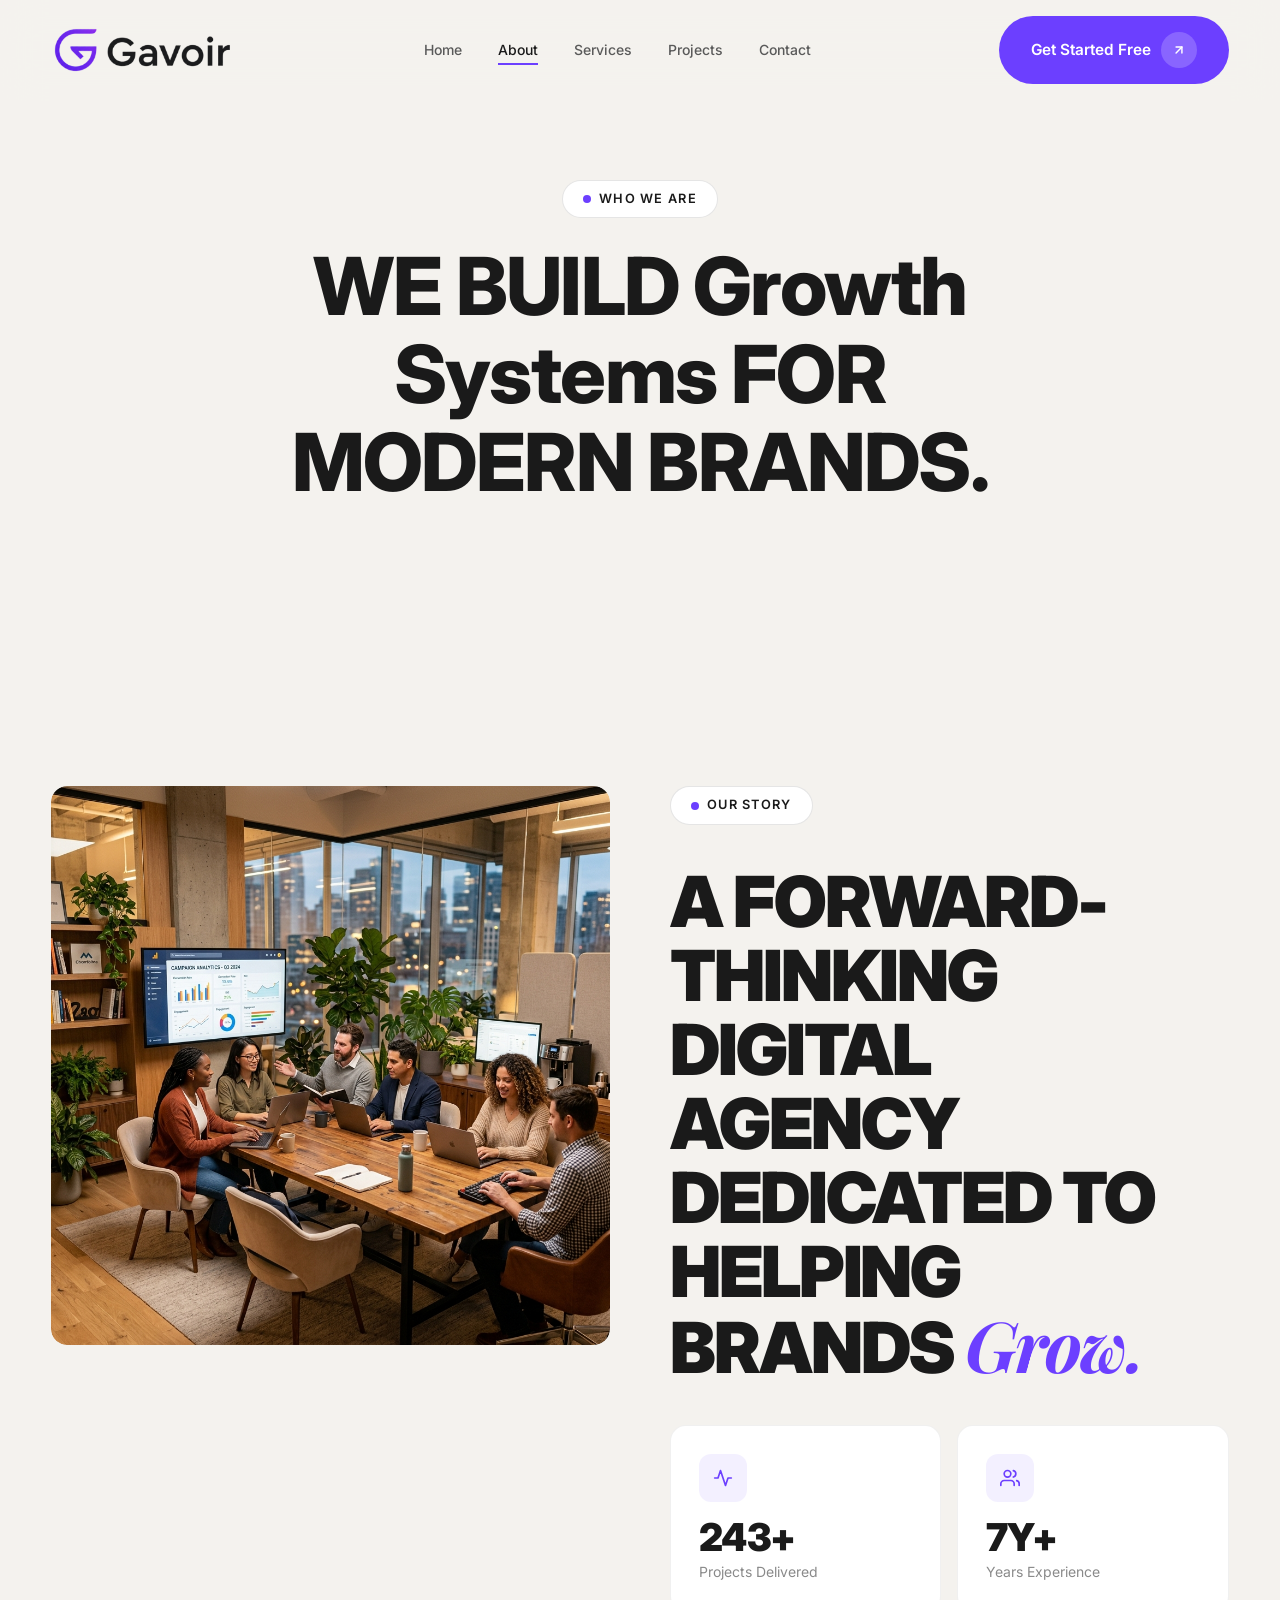
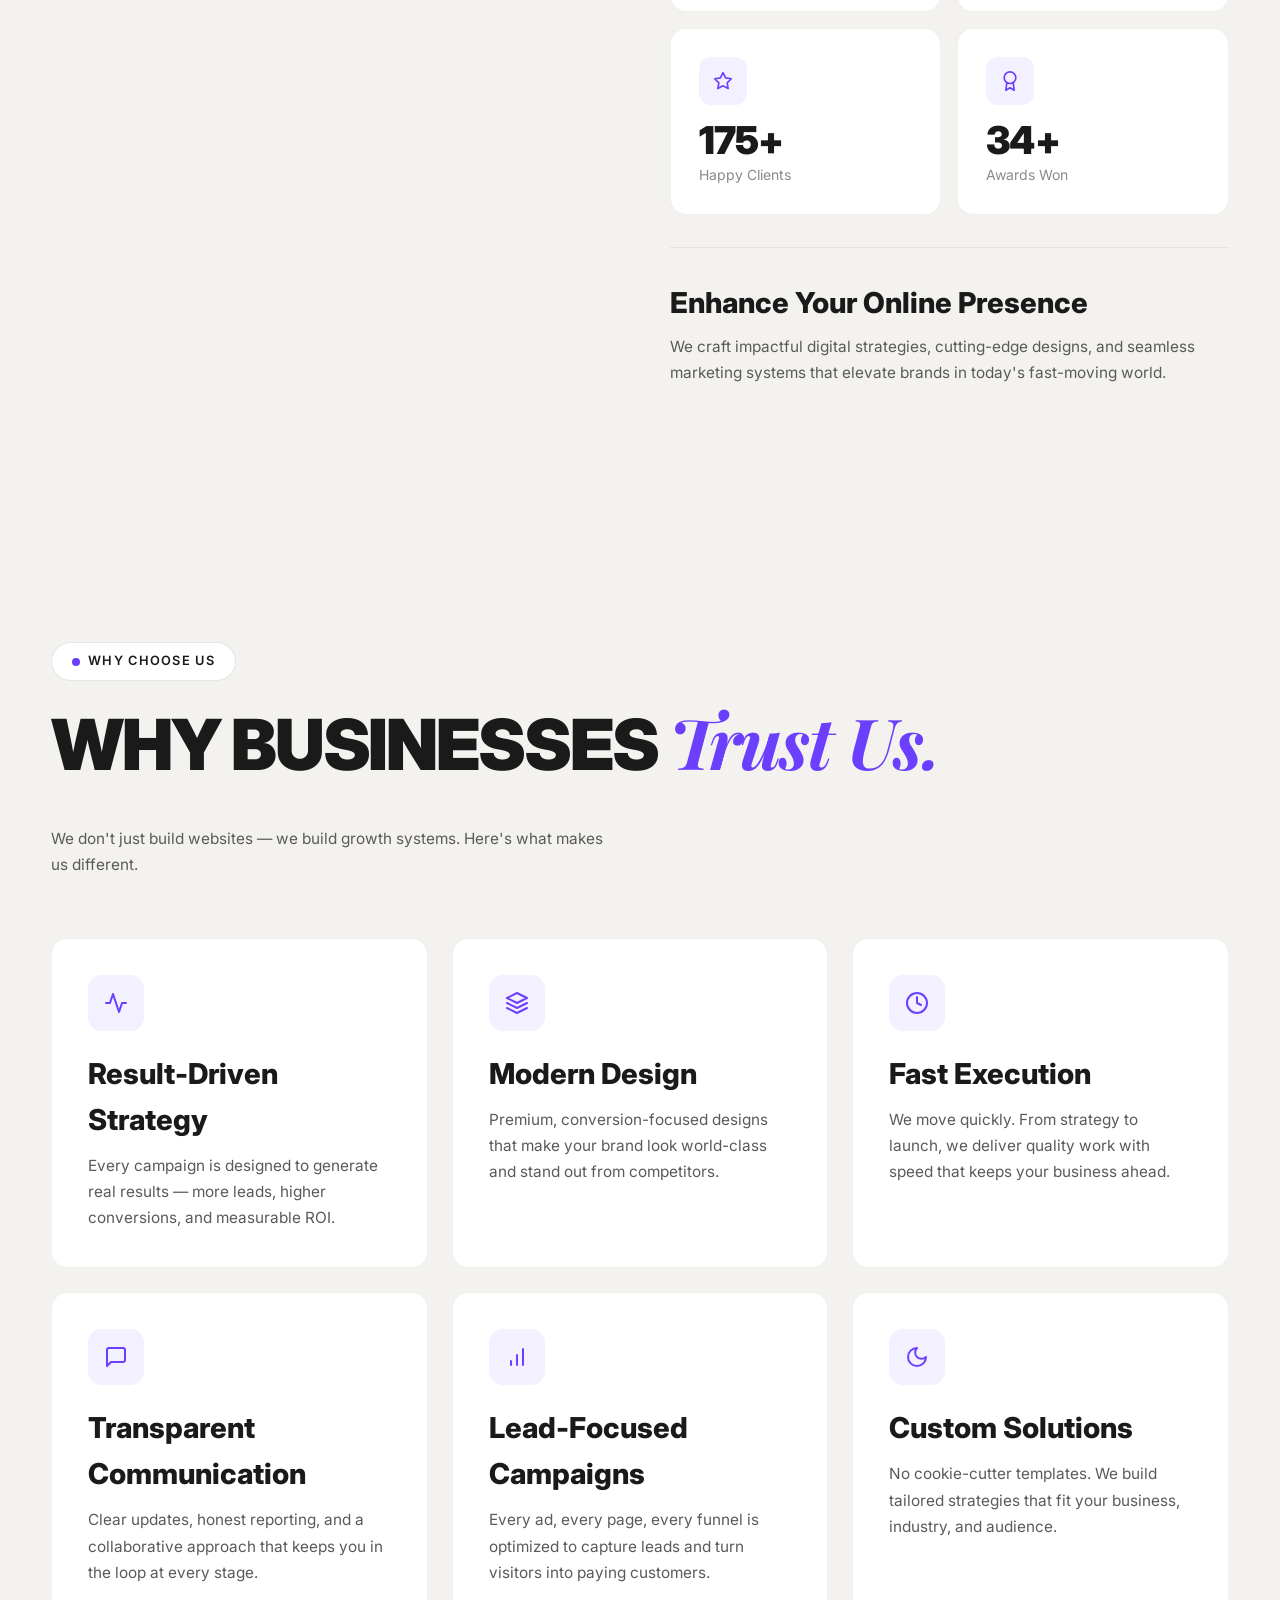
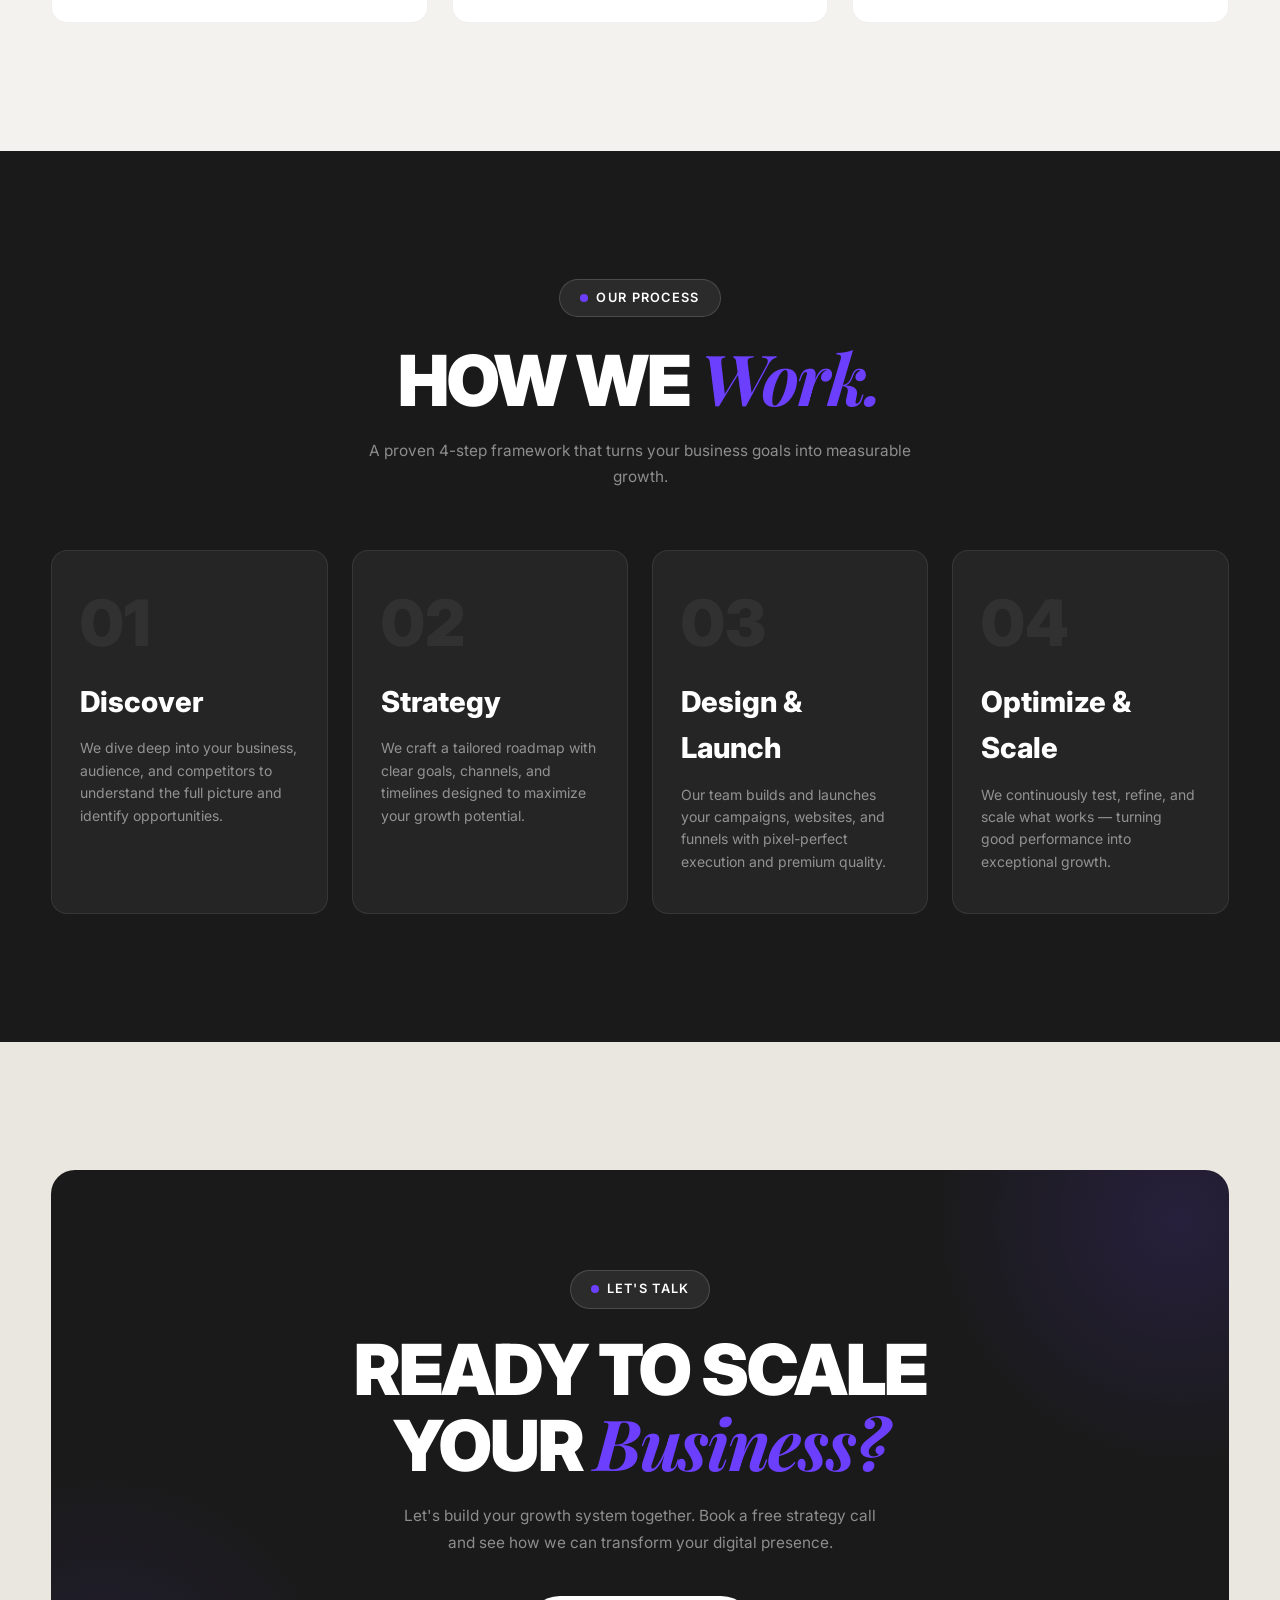
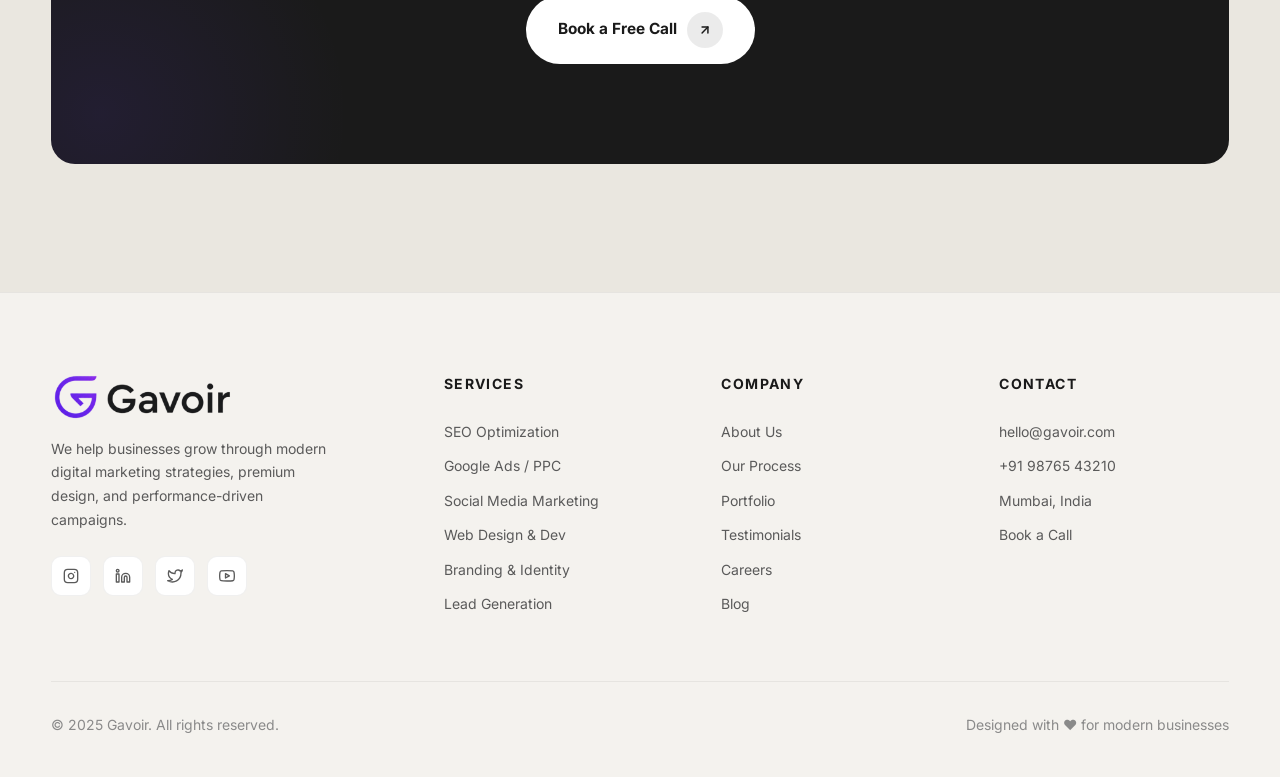
==== commit f3343bb3: "fix: all audit issues — broken footer links, logo hrefs, carousel, branding, gitignore" ====
--- a/about.html
+++ b/about.html
@@ -314,7 +314,7 @@
           <h4>Contact</h4>
           <a href="mailto:hello@gavoir.com">hello@gavoir.com</a>
           <a href="tel:+919876543210">+91 98765 43210</a>
-          <a href="#">Mumbai, India</a>
+          <a href="contact.html">Mumbai, India</a>
           <a href="contact.html">Book a Call</a>
         </div>
       </div>
--- a/style.css
+++ b/style.css
@@ -351,7 +351,7 @@
   flex-wrap: wrap;
 }
 
-/* Hero Image Strip */
+/* Hero Image Strip (old — kept for subpages if needed) */
 .hero-images {
   display: grid;
   grid-template-columns: 1fr 1.3fr 1fr;
@@ -397,6 +397,68 @@
   border-radius: 20px;
   border: 2px solid var(--accent);
   box-shadow: 0 0 0 6px rgba(108, 63, 255, 0.08);
+}
+
+/* ===== HERO CAROUSEL ===== */
+.hero-carousel {
+  margin-top: 60px;
+  overflow: hidden;
+  border-radius: 20px;
+  mask-image: linear-gradient(to right, transparent, black 5%, black 95%, transparent);
+  -webkit-mask-image: linear-gradient(to right, transparent, black 5%, black 95%, transparent);
+}
+
+.hero-carousel-track {
+  display: flex;
+  gap: 24px;
+  animation: carouselScroll 30s linear infinite;
+  width: max-content;
+}
+
+.hero-carousel-track:hover {
+  animation-play-state: paused;
+}
+
+.hero-carousel-slide {
+  flex-shrink: 0;
+  width: 400px;
+  height: 280px;
+  border-radius: 16px;
+  overflow: hidden;
+  position: relative;
+}
+
+.hero-carousel-slide img {
+  width: 100%;
+  height: 100%;
+  object-fit: cover;
+  transition: transform 0.5s var(--ease);
+}
+
+.hero-carousel-slide:hover img {
+  transform: scale(1.06);
+}
+
+@keyframes carouselScroll {
+  0% { transform: translateX(0); }
+  100% { transform: translateX(calc(-50% - 12px)); }
+}
+
+@media (max-width: 768px) {
+  .hero-carousel-slide {
+    width: 280px;
+    height: 200px;
+  }
+  .hero-carousel {
+    margin-top: 40px;
+  }
+}
+
+@media (max-width: 480px) {
+  .hero-carousel-slide {
+    width: 240px;
+    height: 170px;
+  }
 }
 
 /* ===== ABOUT / WHY US SECTION ===== */
